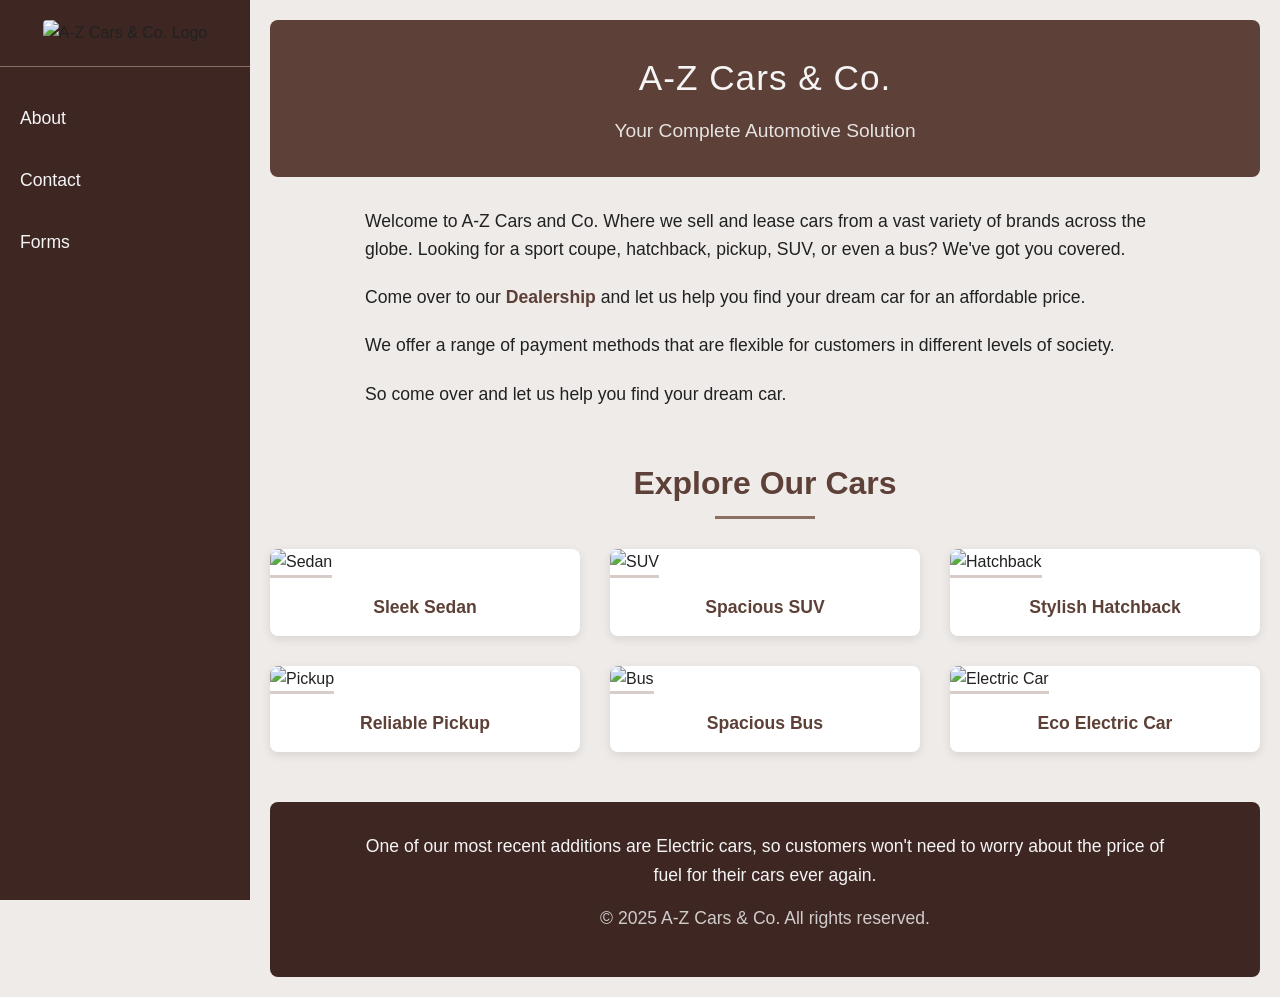
==== index.html @ d819d857 "Update and rename A-Z Cars & Co.html to index.html" ====
<!DOCTYPE html>
<html lang="en">
<head>
    <meta charset="UTF-8">
    <meta name="viewport" content="width=device-width, initial-scale=1.0">
    <title>A-Z Cars & Co. | Premium Automotive Solutions</title>
    <link rel="stylesheet" href="A-Z Cars & Co.css">
</head>
<body>
    <div class="container">
        <div class="menu">
            <div class="logo">
                <img src="C:\Users\IT-Administrator\Desktop\Deepseek Trial\A-Z Cars & Co. Logo.jpg" alt="A-Z Cars & Co. Logo">
            </div>
            <nav>
                <ul>
                    <li><a href="#">About</a></li>
                    <li><a href="#">Contact</a></li>
                    <li><a href="forms.html">Forms</a></li>
                </ul>
            </nav>
        </div>

        <div class="main-content">
            <div class="header">
                <h1>A-Z Cars & Co.</h1>
                <p>Your Complete Automotive Solution</p>
            </div>

            <div class="content">
                <p>Welcome to A-Z Cars and Co. Where we sell and lease cars from a vast variety of brands across the globe. Looking for a sport coupe, hatchback, pickup, SUV, or even a bus? We've got you covered.</p>
                <p>Come over to our 
                    <a class="regular" href="https://www.google.com/maps/place/FlexiSAF+EduSoft/">Dealership</a> and let us help you find your dream car for an affordable price.
                </p>
                <p>We offer a range of payment methods that are flexible for customers in different levels of society.</p>
                <p>So come over and let us help you find your dream car.</p>

                <div class="car-gallery">
                    <h2>Explore Our Cars</h2>
                    <div class="gallery-grid">
                        <div class="car-card">
                            <img src="C:\Users\IT-Administrator\Desktop\Deepseek Trial\A-Z Cars & Co\Porsce Panamera.webp" alt="Sedan">
                            <p>Sleek Sedan</p>
                        </div>
                        <div class="car-card">
                            <img src="C:\Users\IT-Administrator\Desktop\Deepseek Trial\A-Z Cars & Co\01-mercedes-g500-g-wagen-2024-review-lead-driving-front.jpg" alt="SUV">
                            <p>Spacious SUV</p>
                        </div>
                        <div class="car-card">
                            <img src="C:\Users\IT-Administrator\Desktop\Deepseek Trial\A-Z Cars & Co\Golf+R+1x1-1.jpg" alt="Hatchback">
                            <p>Stylish Hatchback</p>
                        </div>
                        <div class="car-card">
                            <img src="C:\Users\IT-Administrator\Desktop\Deepseek Trial\A-Z Cars & Co\1-Toyota-Hilux-review-2025.webp" alt="Pickup">
                            <p>Reliable Pickup</p>
                        </div>
                        <div class="car-card">
                            <img src="C:\Users\IT-Administrator\Desktop\Deepseek Trial\A-Z Cars & Co\20-Volkswagen-ID.Buzz-review-UK-2025.jpg" alt="Bus">
                            <p>Spacious Bus</p>
                        </div>
                        <div class="car-card">
                            <img src="C:\Users\IT-Administrator\Desktop\Deepseek Trial\A-Z Cars & Co\Lucid_Air-01@2x.jpg" alt="Electric Car">
                            <p>Eco Electric Car</p>
                        </div>
                    </div>
                </div>
            </div>

            <div class="footer">
                <p>One of our most recent additions are Electric cars, so customers won't need to worry about the price of fuel for their cars ever again.</p>
                <p class="copyright">© 2025 A-Z Cars & Co. All rights reserved.</p>
            </div>
        </div>
    </div>
</body>
</html>
---- A-Z Cars & Co.css ----
/* Brown/Beige Color Theme */
:root {
    --primary-brown: #5D4037;
    --dark-brown: #3E2723;
    --light-beige: #EFEBE9;
    --accent-beige: #D7CCC8;
    --highlight: #8D6E63;
    --text-dark: #212121;
    --text-light: #f5f5f5;
}

* {
    margin: 0;
    padding: 0;
    box-sizing: border-box;
    font-family: 'Segoe UI', Tahoma, Geneva, Verdana, sans-serif;
}

body {
    background-color: var(--light-beige);
    color: var(--text-dark);
    line-height: 1.6;
}

.container {
    display: grid;
    grid-template-columns: 250px 1fr;
    min-height: 100vh;
}

/* Desktop Menu Styles (Left Side) */
.menu {
    background-color: var(--dark-brown);
    position: sticky;
    top: 0;
    height: 100vh;
    display: flex;
    flex-direction: column;
}

.logo {
    padding: 20px;
    text-align: center;
    border-bottom: 1px solid var(--highlight);
}

.logo img {
    height: 60px;
    border-radius: 4px;
}

.menu nav {
    flex-grow: 1;
    padding: 20px 0;
}

.menu nav ul {
    display: flex;
    flex-direction: column;
}

.menu nav ul li {
    list-style: none;
    margin: 5px 0;
}

.menu nav ul li a {
    color: var(--text-light);
    text-decoration: none;
    font-weight: 500;
    font-size: 1.1rem;
    padding: 12px 20px;
    display: block;
    transition: all 0.3s ease;
}

.menu nav ul li a:hover {
    background-color: var(--highlight);
}

/* Main Content Area */
.main-content {
    padding: 20px;
}

.header {
    background-color: var(--primary-brown);
    color: var(--text-light);
    padding: 30px;
    margin-bottom: 30px;
    border-radius: 8px;
    text-align: center;
}

.header h1 {
    font-size: 2.2rem;
    font-weight: 300;
    letter-spacing: 1px;
    margin-bottom: 10px;
}

.header p {
    font-size: 1.2rem;
    opacity: 0.9;
}

.content p {
    margin-bottom: 20px;
    font-size: 1.1rem;
    max-width: 800px;
    margin-left: auto;
    margin-right: auto;
}

.regular {
    color: var(--primary-brown);
    font-weight: 600;
    text-decoration: none;
}

.regular:hover {
    text-decoration: underline;
}

.car-gallery {
    margin-top: 50px;
}

.car-gallery h2 {
    font-size: 2rem;
    color: var(--primary-brown);
    margin-bottom: 30px;
    position: relative;
    padding-bottom: 10px;
    text-align: center;
}

.car-gallery h2::after {
    content: '';
    display: block;
    width: 100px;
    height: 3px;
    background-color: var(--highlight);
    position: absolute;
    bottom: 0;
    left: 50%;
    transform: translateX(-50%);
}

.gallery-grid {
    display: grid;
    grid-template-columns: repeat(auto-fit, minmax(300px, 1fr));
    gap: 30px;
    margin-top: 30px;
}

.car-card {
    background-color: white;
    border-radius: 8px;
    overflow: hidden;
    box-shadow: 0 3px 10px rgba(0,0,0,0.1);
    transition: transform 0.3s ease, box-shadow 0.3s ease;
}

.car-card:hover {
    transform: translateY(-5px);
    box-shadow: 0 5px 15px rgba(0,0,0,0.2);
}

.car-card img {
    width: 100%;
    height: 200px;
    object-fit: cover;
    border-bottom: 3px solid var(--accent-beige);
}

.car-card p {
    padding: 15px;
    text-align: center;
    font-weight: 600;
    color: var(--primary-brown);
    margin: 0;
}

.footer {
    background-color: var(--dark-brown);
    color: var(--text-light);
    padding: 30px;
    text-align: center;
    margin-top: 50px;
    border-radius: 8px;
}

.footer p {
    max-width: 800px;
    margin: 0 auto 15px;
    font-size: 1.1rem;
    line-height: 1.6;
}

.copyright {
    font-size: 0.9rem;
    opacity: 0.8;
    margin-top: 20px;
}

/* Mobile Responsiveness */
@media (max-width: 768px) {
    .container {
        grid-template-columns: 1fr;
    }
    
    .menu {
        position: static;
        height: auto;
        padding-bottom: 0;
    }
    
    .logo {
        display: none;
    }
    
    .menu nav ul {
        flex-direction: row;
        flex-wrap: wrap;
        justify-content: center;
    }
    
    .menu nav ul li {
        margin: 5px;
    }
    
    .menu nav ul li a {
        padding: 10px 15px;
        font-size: 1rem;
    }
    
    .header h1 {
        font-size: 1.8rem;
    }
    
    .header p {
        font-size: 1rem;
    }
    
    .gallery-grid {
        grid-template-columns: 1fr;
    }
}
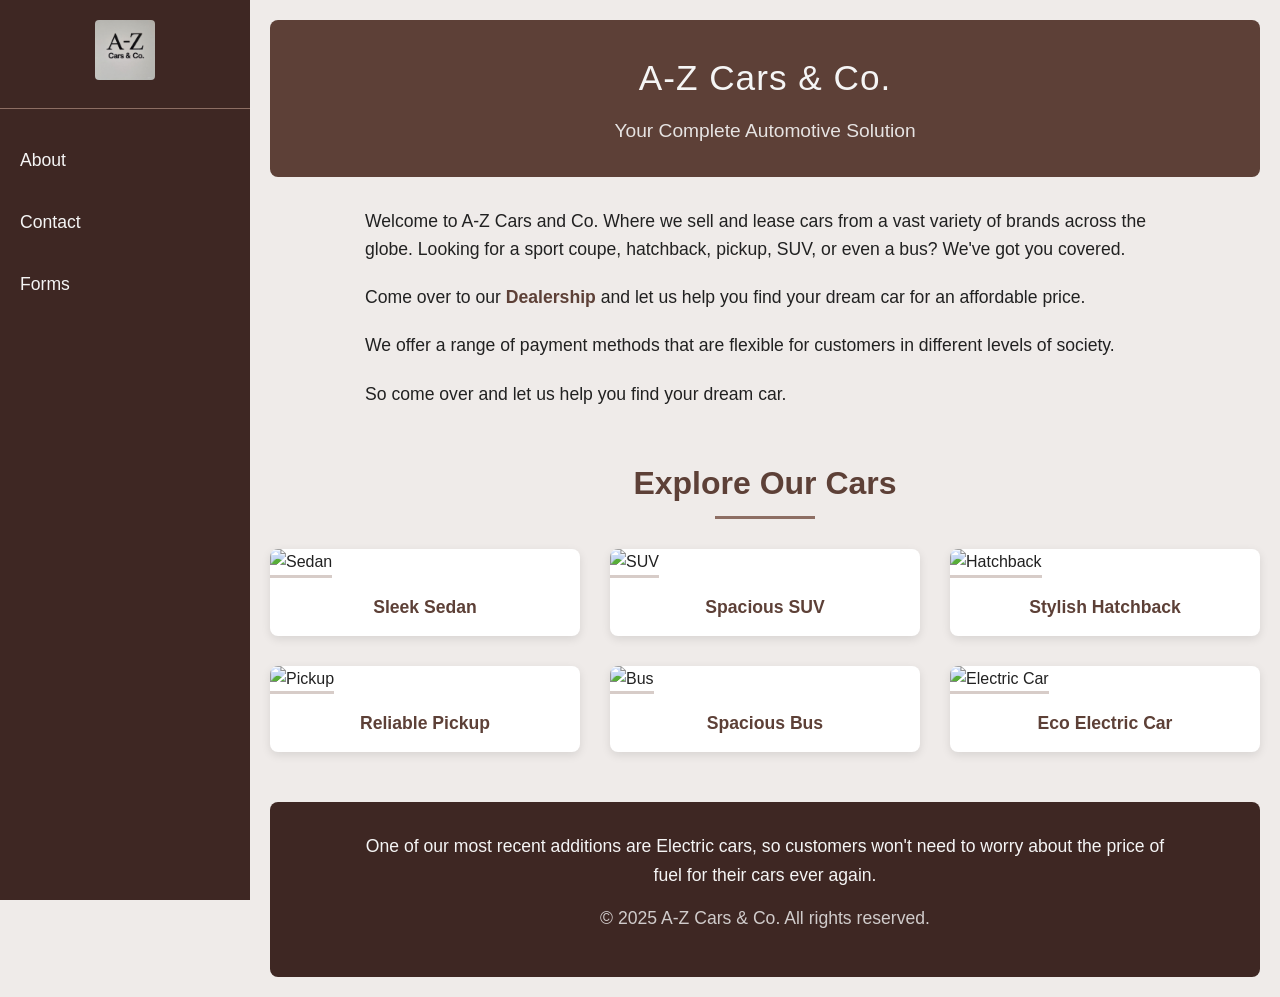
==== commit de5cdade: "Update index.html" ====
--- a/index.html
+++ b/index.html
@@ -10,7 +10,7 @@
     <div class="container">
         <div class="menu">
             <div class="logo">
-                <img src="C:\Users\IT-Administrator\Desktop\Deepseek Trial\A-Z Cars & Co. Logo.jpg" alt="A-Z Cars & Co. Logo">
+                <img src="A-Z Cars & Co. Logo.jpg" alt="A-Z Cars & Co. Logo">
             </div>
             <nav>
                 <ul>
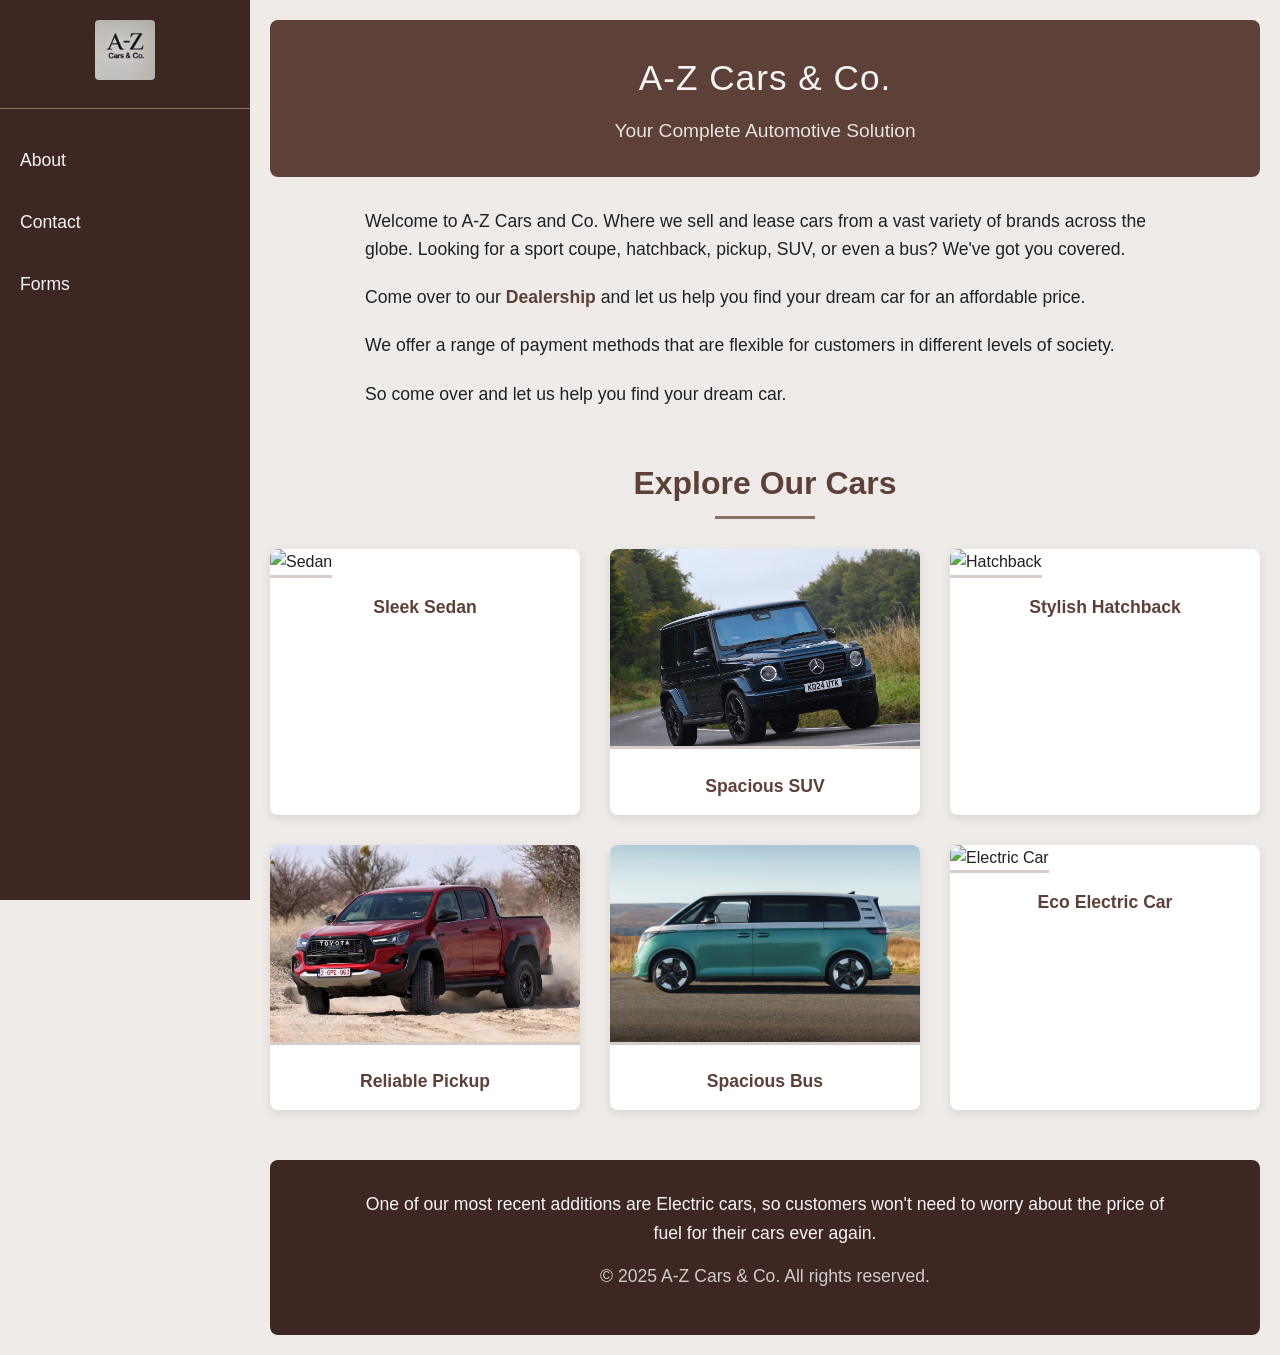
==== commit 99dcad8e: "Update index.html" ====
--- a/index.html
+++ b/index.html
@@ -39,27 +39,27 @@
                     <h2>Explore Our Cars</h2>
                     <div class="gallery-grid">
                         <div class="car-card">
-                            <img src="C:\Users\IT-Administrator\Desktop\Deepseek Trial\A-Z Cars & Co\Porsce Panamera.webp" alt="Sedan">
+                            <img src="A-Z Cars& Co/Porsche panamera.webp" alt="Sedan">
                             <p>Sleek Sedan</p>
                         </div>
                         <div class="car-card">
-                            <img src="C:\Users\IT-Administrator\Desktop\Deepseek Trial\A-Z Cars & Co\01-mercedes-g500-g-wagen-2024-review-lead-driving-front.jpg" alt="SUV">
+                            <img src="A-Z Cars & Co/01-mercedes-g500-g-wagen-2024-review-lead-driving-front.jpg" alt="SUV">
                             <p>Spacious SUV</p>
                         </div>
                         <div class="car-card">
-                            <img src="C:\Users\IT-Administrator\Desktop\Deepseek Trial\A-Z Cars & Co\Golf+R+1x1-1.jpg" alt="Hatchback">
+                            <img src="A-Z Cars & Co/Golf+R+1x1-1.jpg" alt="Hatchback">
                             <p>Stylish Hatchback</p>
                         </div>
                         <div class="car-card">
-                            <img src="C:\Users\IT-Administrator\Desktop\Deepseek Trial\A-Z Cars & Co\1-Toyota-Hilux-review-2025.webp" alt="Pickup">
+                            <img src="A-Z Cars & Co/1-Toyota-Hilux-review-2025.webp" alt="Pickup">
                             <p>Reliable Pickup</p>
                         </div>
                         <div class="car-card">
-                            <img src="C:\Users\IT-Administrator\Desktop\Deepseek Trial\A-Z Cars & Co\20-Volkswagen-ID.Buzz-review-UK-2025.jpg" alt="Bus">
+                            <img src="A-Z Cars & Co\20-Volkswagen-ID.Buzz-review-UK-2025.jpg" alt="Bus">
                             <p>Spacious Bus</p>
                         </div>
                         <div class="car-card">
-                            <img src="C:\Users\IT-Administrator\Desktop\Deepseek Trial\A-Z Cars & Co\Lucid_Air-01@2x.jpg" alt="Electric Car">
+                            <img src="A-Z Cars & Co\Lucid_Air-01@2x.jpg" alt="Electric Car">
                             <p>Eco Electric Car</p>
                         </div>
                     </div>
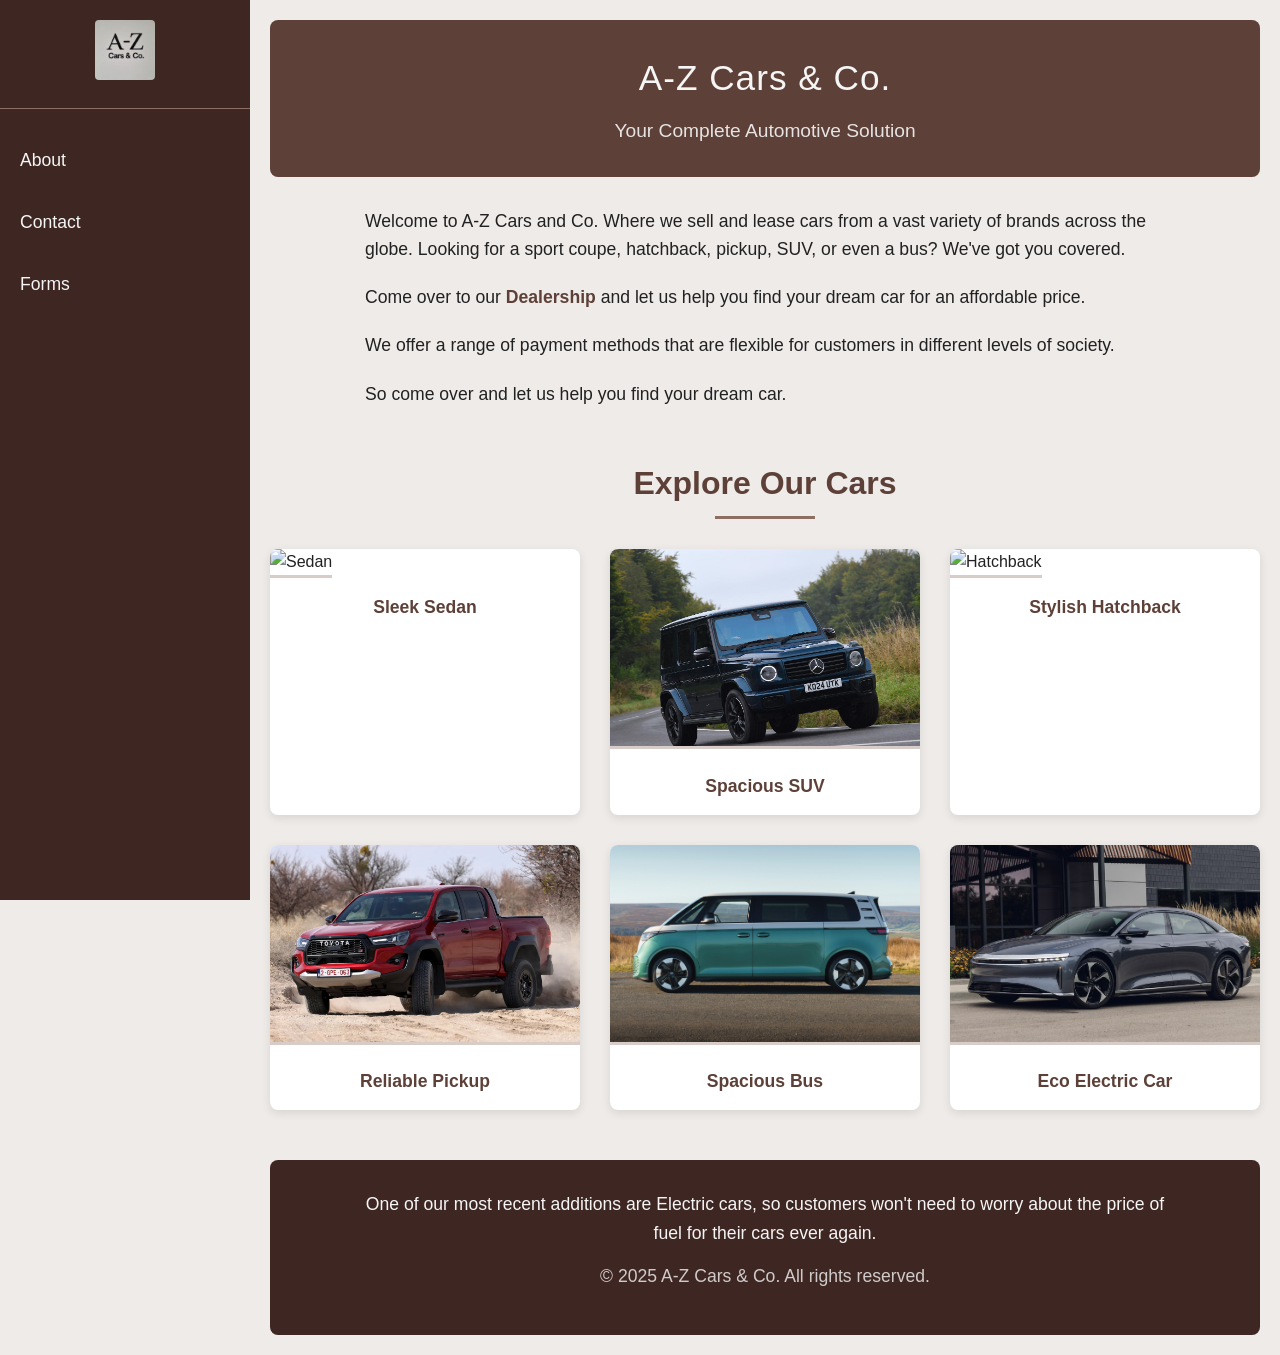
==== commit 318f8b72: "Update index.html" ====
--- a/index.html
+++ b/index.html
@@ -39,7 +39,7 @@
                     <h2>Explore Our Cars</h2>
                     <div class="gallery-grid">
                         <div class="car-card">
-                            <img src="A-Z Cars& Co/Porsche panamera.webp" alt="Sedan">
+                            <img src="A-Z Cars & Co/Porsce Panamera.webp" alt="Sedan">
                             <p>Sleek Sedan</p>
                         </div>
                         <div class="car-card">
@@ -47,7 +47,7 @@
                             <p>Spacious SUV</p>
                         </div>
                         <div class="car-card">
-                            <img src="A-Z Cars & Co/Golf+R+1x1-1.jpg" alt="Hatchback">
+                            <img src="A-Z Cars & Co/Hyundai-i30-N-7-scaled.jpg.webp" alt="Hatchback">
                             <p>Stylish Hatchback</p>
                         </div>
                         <div class="car-card">
@@ -59,7 +59,7 @@
                             <p>Spacious Bus</p>
                         </div>
                         <div class="car-card">
-                            <img src="A-Z Cars & Co\Lucid_Air-01@2x.jpg" alt="Electric Car">
+                            <img src="A-Z Cars & Co/2024-lucid-air-pure-rwd-106-6581b079a9386.avif" alt="Electric Car">
                             <p>Eco Electric Car</p>
                         </div>
                     </div>
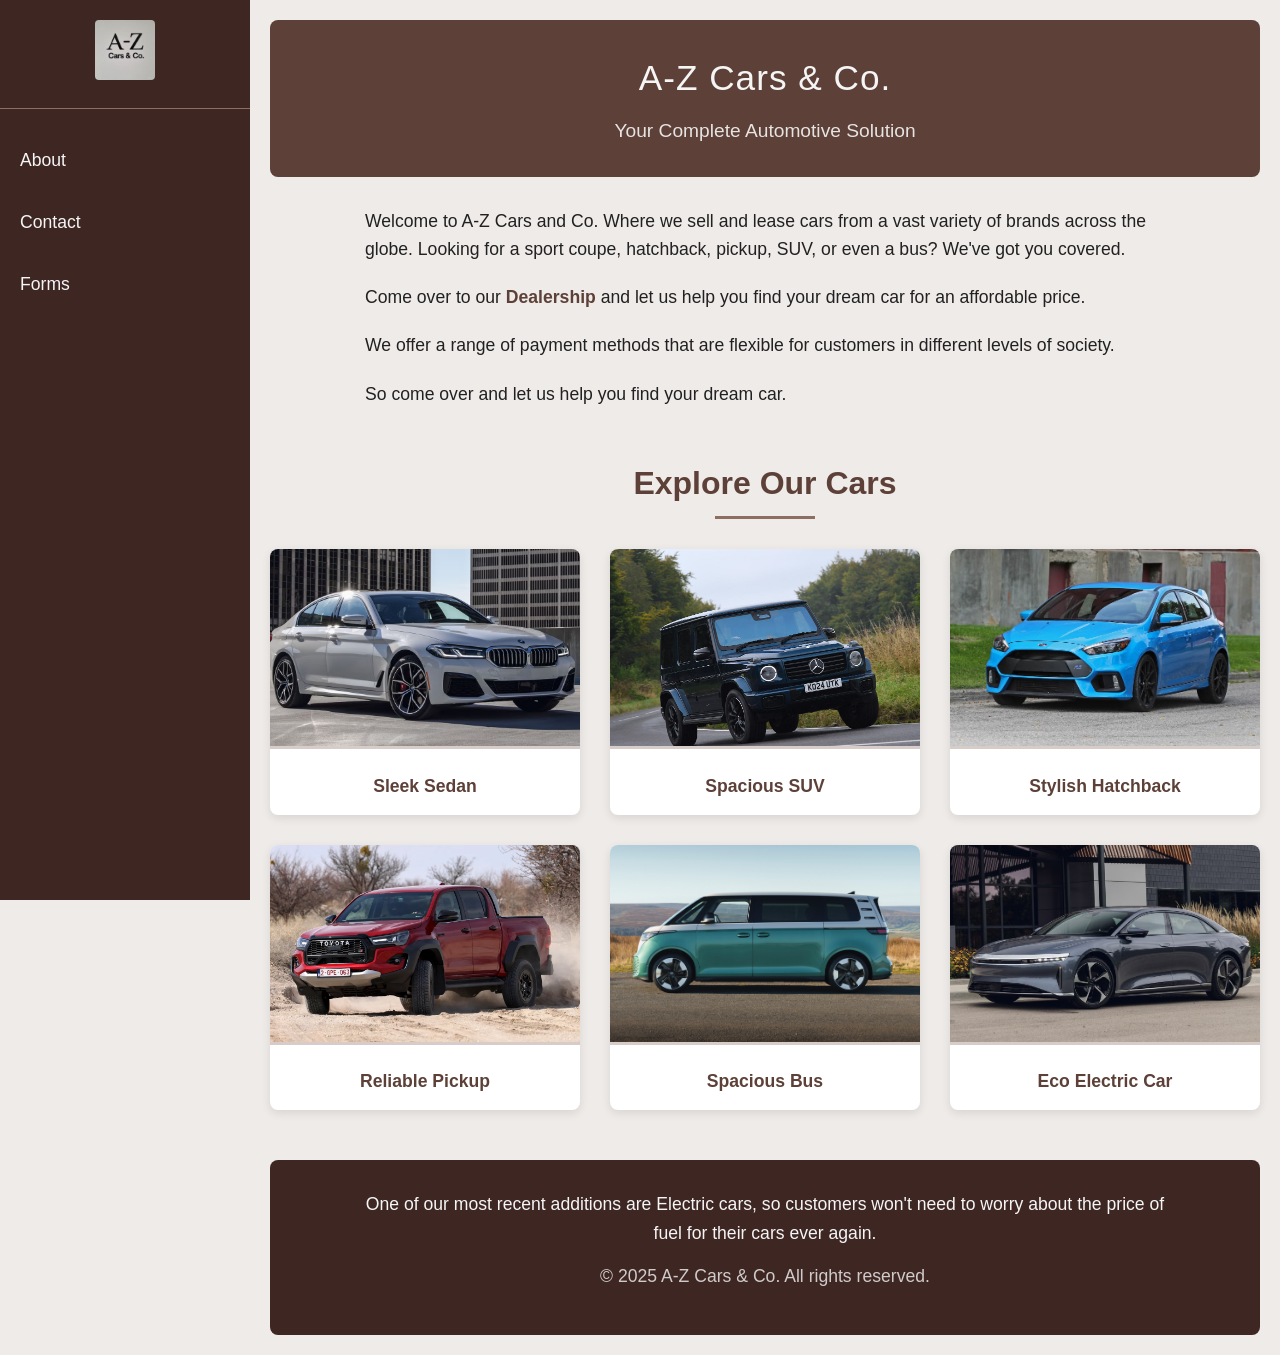
==== commit 2d0bdd81: "Update index.html" ====
--- a/index.html
+++ b/index.html
@@ -39,7 +39,7 @@
                     <h2>Explore Our Cars</h2>
                     <div class="gallery-grid">
                         <div class="car-card">
-                            <img src="A-Z Cars & Co/Porsce Panamera.webp" alt="Sedan">
+                            <img src="A-Z Cars & Co/2021-bmw-540i-xdrive-370-edit-1608066218.avif" alt="Sedan">
                             <p>Sleek Sedan</p>
                         </div>
                         <div class="car-card">
@@ -47,7 +47,7 @@
                             <p>Spacious SUV</p>
                         </div>
                         <div class="car-card">
-                            <img src="A-Z Cars & Co/Hyundai-i30-N-7-scaled.jpg.webp" alt="Hatchback">
+                            <img src="A-Z Cars & Co/2016-ford-focus-rs-101-1557785824.avif" alt="Hatchback">
                             <p>Stylish Hatchback</p>
                         </div>
                         <div class="car-card">
